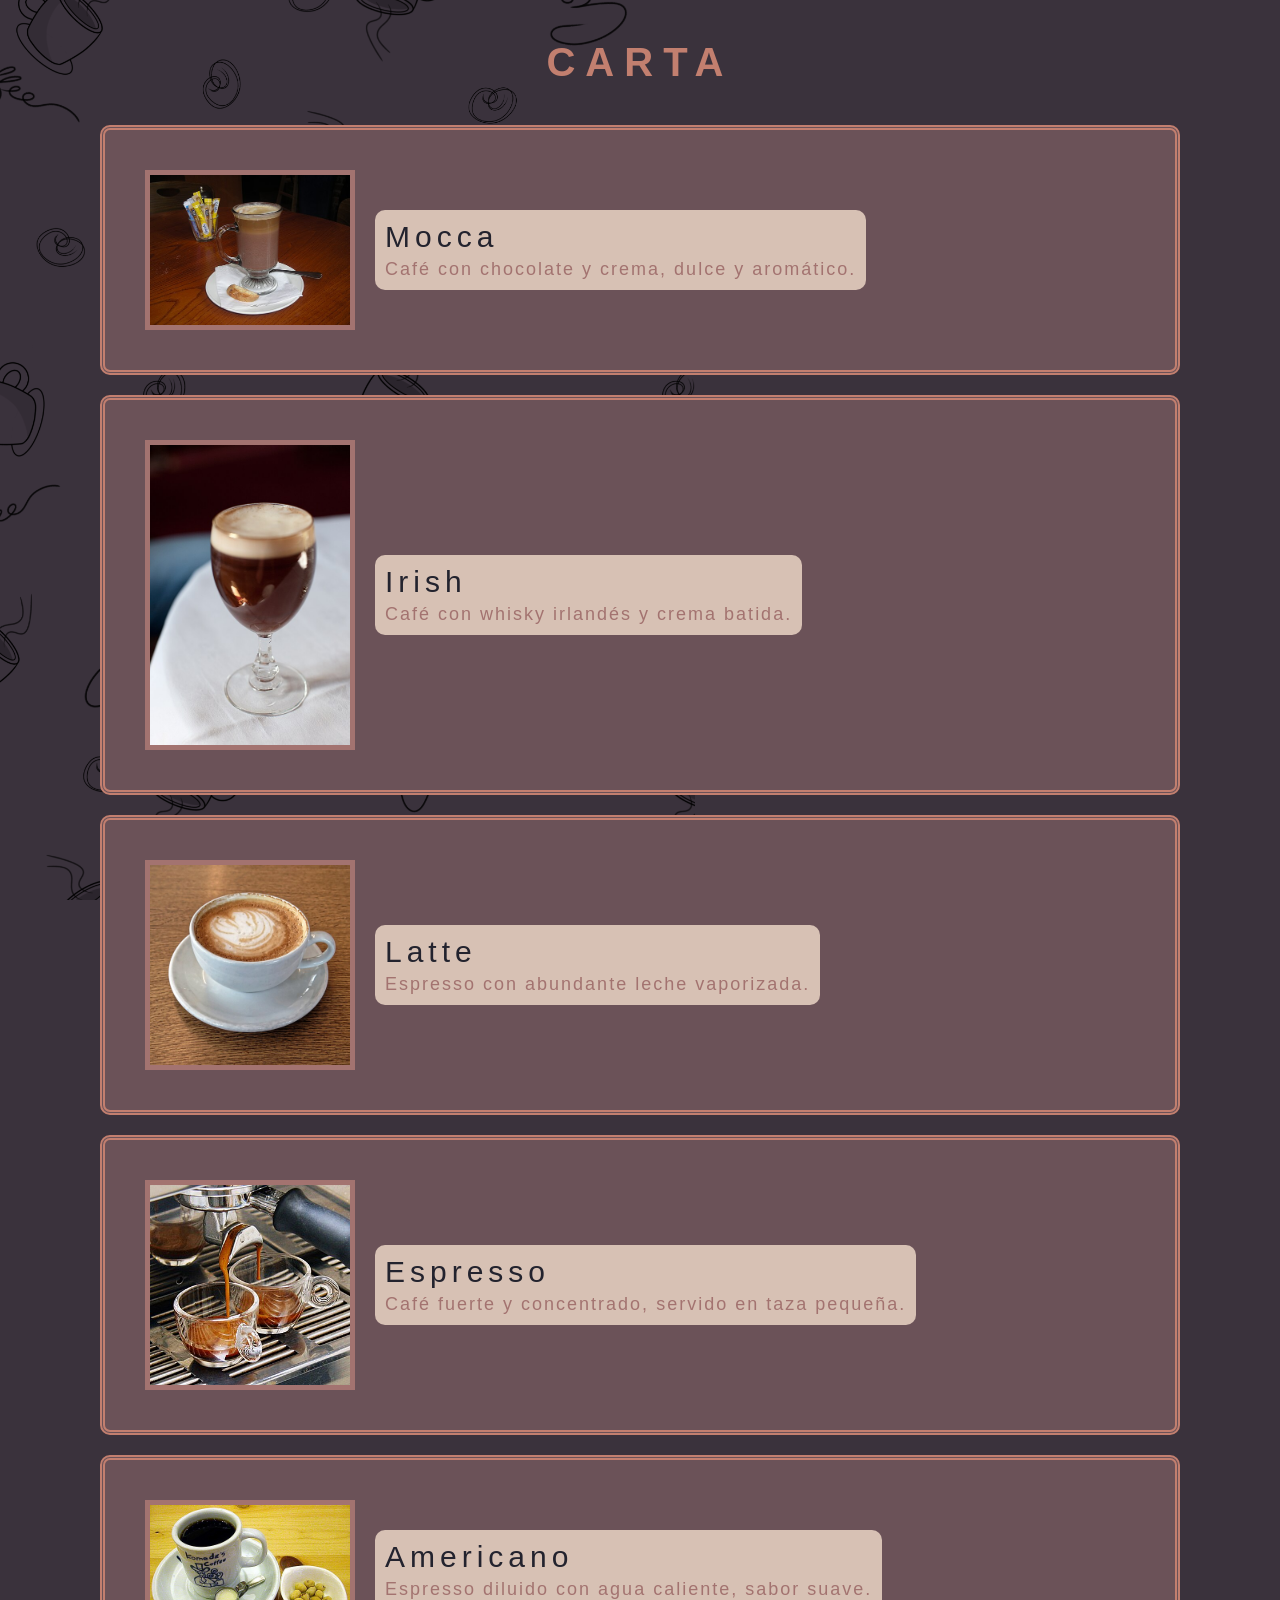
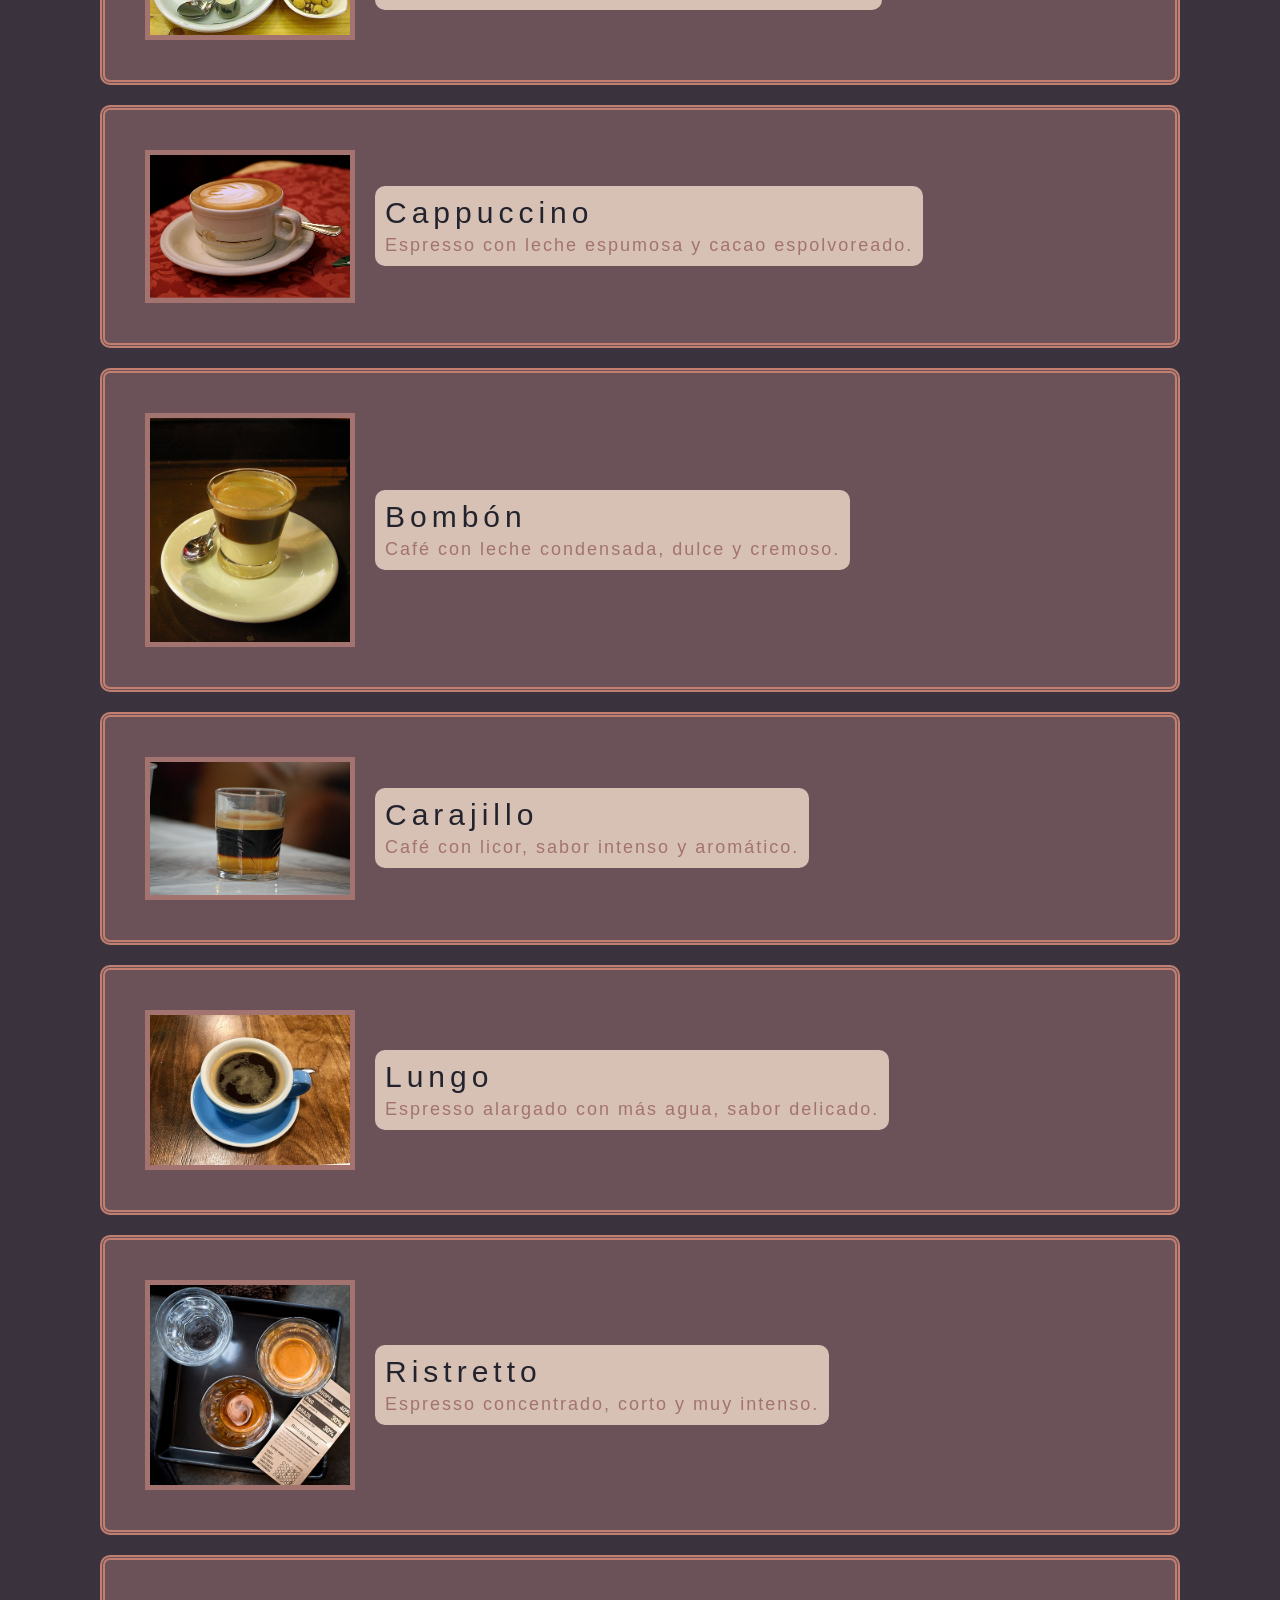
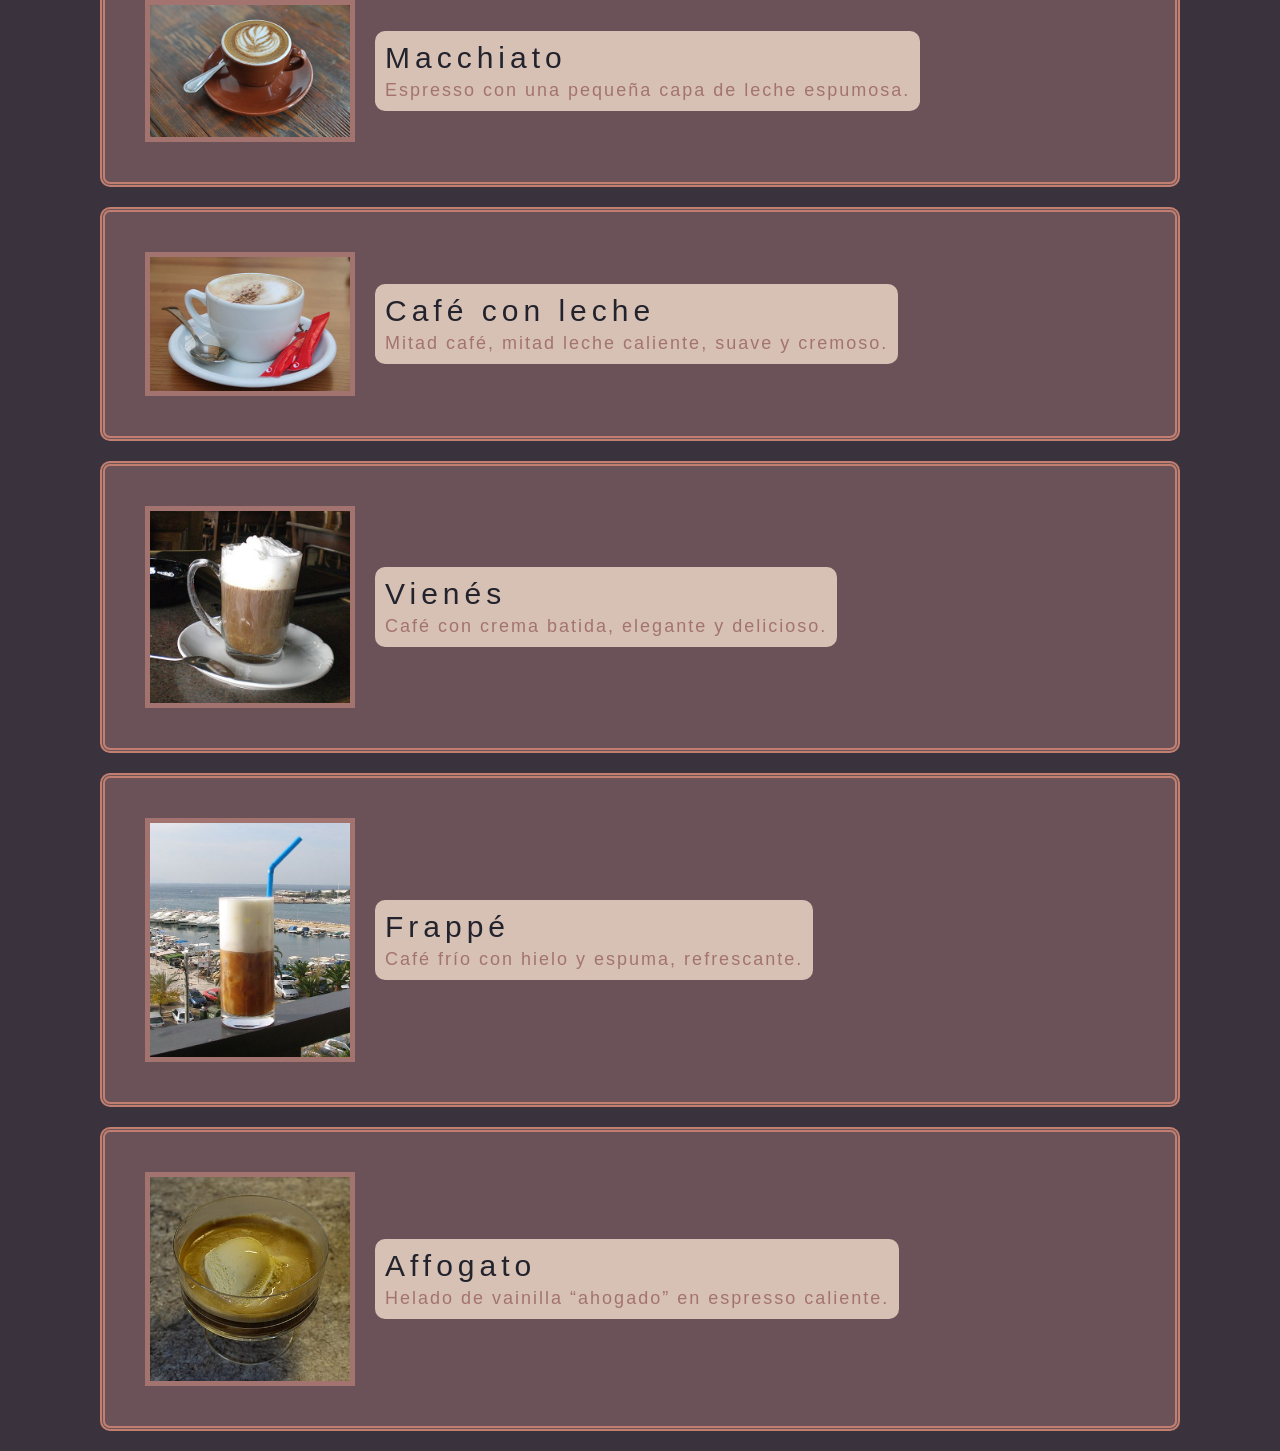
==== carta/index.html @ 34c72747 "Sitios de Inicio y Carta" ====
<!DOCTYPE html>
<html>
<head>
    <meta charset="UTF-8">
    <title>Cafetería Medac Carta</title>
    <link rel="stylesheet" href="styles.css">
</head>
<body>
    <h1>CARTA</h1>
    <ul>
        <li>
            <img src="../img/Mocca.jpg" alt="Mocca">
            <div class="text-container">
                <span class="name">Mocca</span>
                <span class="description">Café con chocolate y crema, dulce y aromático.</span>
            </div>
        </li>
        <li>
            <img src="../img/Irish.jpg" alt="Irish">
            <div class="text-container">
                <span class="name">Irish</span>
                <span class="description">Café con whisky irlandés y crema batida.</span>
            </div>
        </li>
        <li>
            <img src="../img/Latte.jpg" alt="Latte">
            <div class="text-container">
                <span class="name">Latte</span>
                <span class="description">Espresso con abundante leche vaporizada.</span>
            </div>
        </li>
        <li>
            <img src="../img/Espresso.jpg" alt="Espresso">
            <div class="text-container">
                <span class="name">Espresso</span>
                <span class="description">Café fuerte y concentrado, servido en taza pequeña.</span>
            </div>
        </li>
        <li>
            <img src="../img/Americano.jpg" alt="Americano">
            <div class="text-container">
                <span class="name">Americano</span>
                <span class="description">Espresso diluido con agua caliente, sabor suave.</span>
            </div>
        </li>
        <li>
            <img src="../img/Cappuccino.jpg" alt="Cappuccino">
            <div class="text-container">
                <span class="name">Cappuccino</span>
                <span class="description">Espresso con leche espumosa y cacao espolvoreado.</span>
            </div>
        </li>
        <li>
            <img src="../img/Bombón.jpg" alt="Bombón">
            <div class="text-container">
                <span class="name">Bombón</span>
                <span class="description">Café con leche condensada, dulce y cremoso.</span>
            </div>
        </li>
        <li>
            <img src="../img/Carajillo.jpg" alt="Carajillo">
            <div class="text-container">
                <span class="name">Carajillo</span>
                <span class="description">Café con licor, sabor intenso y aromático.</span>
            </div>
        </li>
        <li>
            <img src="../img/Lungo.jpg" alt="Lungo">
            <div class="text-container">
                <span class="name">Lungo</span>
                <span class="description">Espresso alargado con más agua, sabor delicado.</span>
            </div>
        </li>
        <li>
            <img src="../img/Ristretto.jpg" alt="Ristretto">
            <div class="text-container">
                <span class="name">Ristretto</span>
                <span class="description">Espresso concentrado, corto y muy intenso.</span>
            </div>
        </li>
        <li>
            <img src="../img/Macchiato.jpg" alt="Macchiato">
            <div class="text-container">
                <span class="name">Macchiato</span>
                <span class="description">Espresso con una pequeña capa de leche espumosa.</span>
            </div>
        </li>
        <li>
            <img src="../img/Café_con_leche.jpg" alt="Café con leche">
            <div class="text-container">
                <span class="name">Café con leche</span>
                <span class="description">Mitad café, mitad leche caliente, suave y cremoso.</span>
            </div>
        </li>
        <li>
            <img src="../img/Vienés.jpg" alt="Vienés">
            <div class="text-container">
                <span class="name">Vienés</span>
                <span class="description">Café con crema batida, elegante y delicioso.</span>
            </div>
        </li>
        <li>
            <img src="../img/Frappé.jpg" alt="Frappé">
            <div class="text-container">
                <span class="name">Frappé</span>
                <span class="description">Café frío con hielo y espuma, refrescante.</span>
            </div>
        </li>
        <li>
            <img src="../img/Affogato.JPG" alt="Affogato">
            <div class="text-container">
                <span class="name">Affogato</span>
                <span class="description">Helado de vainilla “ahogado” en espresso caliente.</span>
            </div>
        </li>
    </ul>
</body>
</html>
---- carta/styles.css ----
body {
    margin: 0;
    background-color: #3a323c;
    background-image: url(../img/Fondo.png);
    background-size: contain;
    background-attachment: fixed;
    background-repeat: space;
}


h1 {
    margin: 40px 0;
    text-align: center;
    font-family: Impact, Haettenschweiler, 'Arial Narrow Bold', sans-serif;
    color: #c27f6f;
    letter-spacing: 10px;
    font-size: 40px;
}

ul {
    margin: 0 100px;
    padding: 0;
}

li {
    display: flex;
    align-items: center;
    gap: 20px;
    color: #23232e;
    background-color: #6b5258;
    list-style-type: none;
    padding: 40px;
    border-radius: 10px;
    border: 5px double #c27f6f;
    margin-bottom: 20px;
    font-family: Impact, Haettenschweiler, 'Arial Narrow Bold', sans-serif;
    font-size: 30px;
    letter-spacing: 5px;
}

img {
    width: 200px;
    border: 5px solid #a37370;
}

.text-container {
    display: flex;
    flex-direction: column;
    background-color: #d7c1b4;
    padding: 10px;
    border-radius: 10px;
}

.name {
    font-size: 30px;
    letter-spacing: 5px;
}

.description {
    font-size: 18px;
    letter-spacing: 2px;
    color: #a37370;
    margin-top: 5px;
}
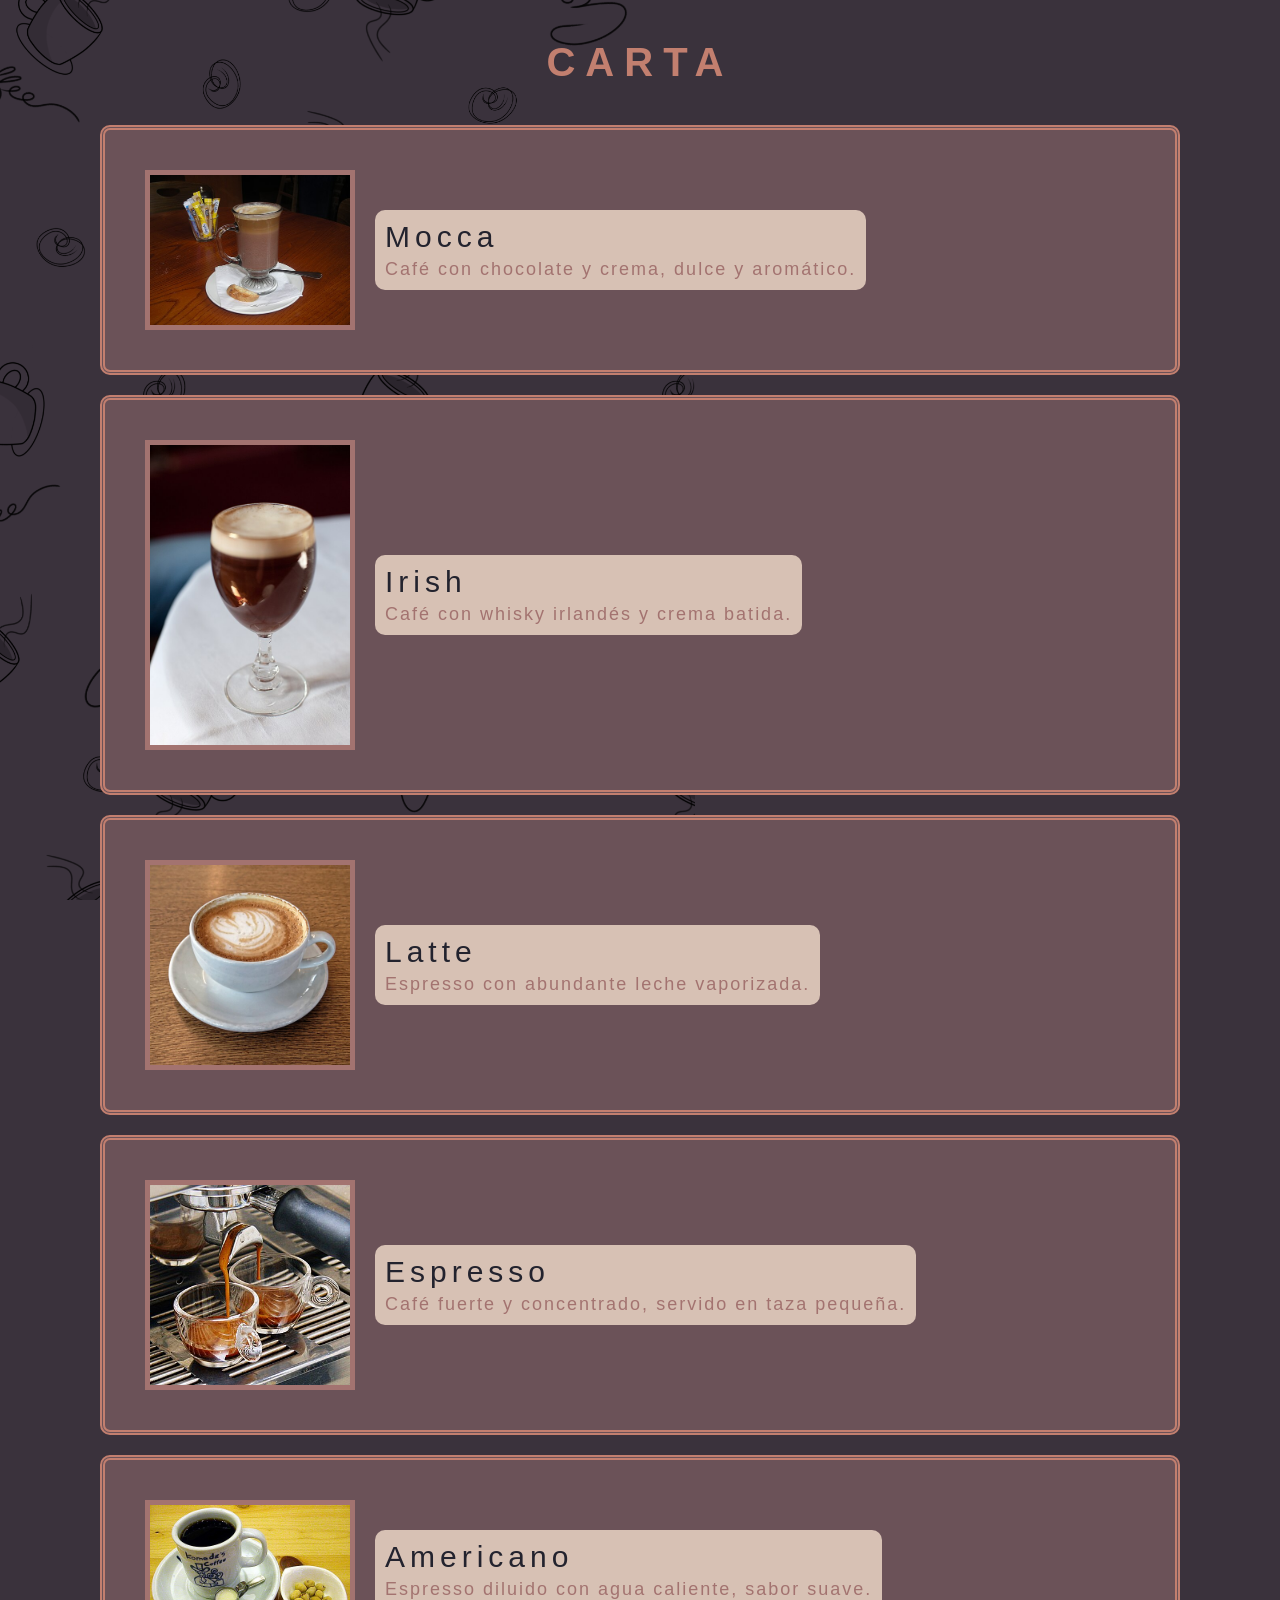
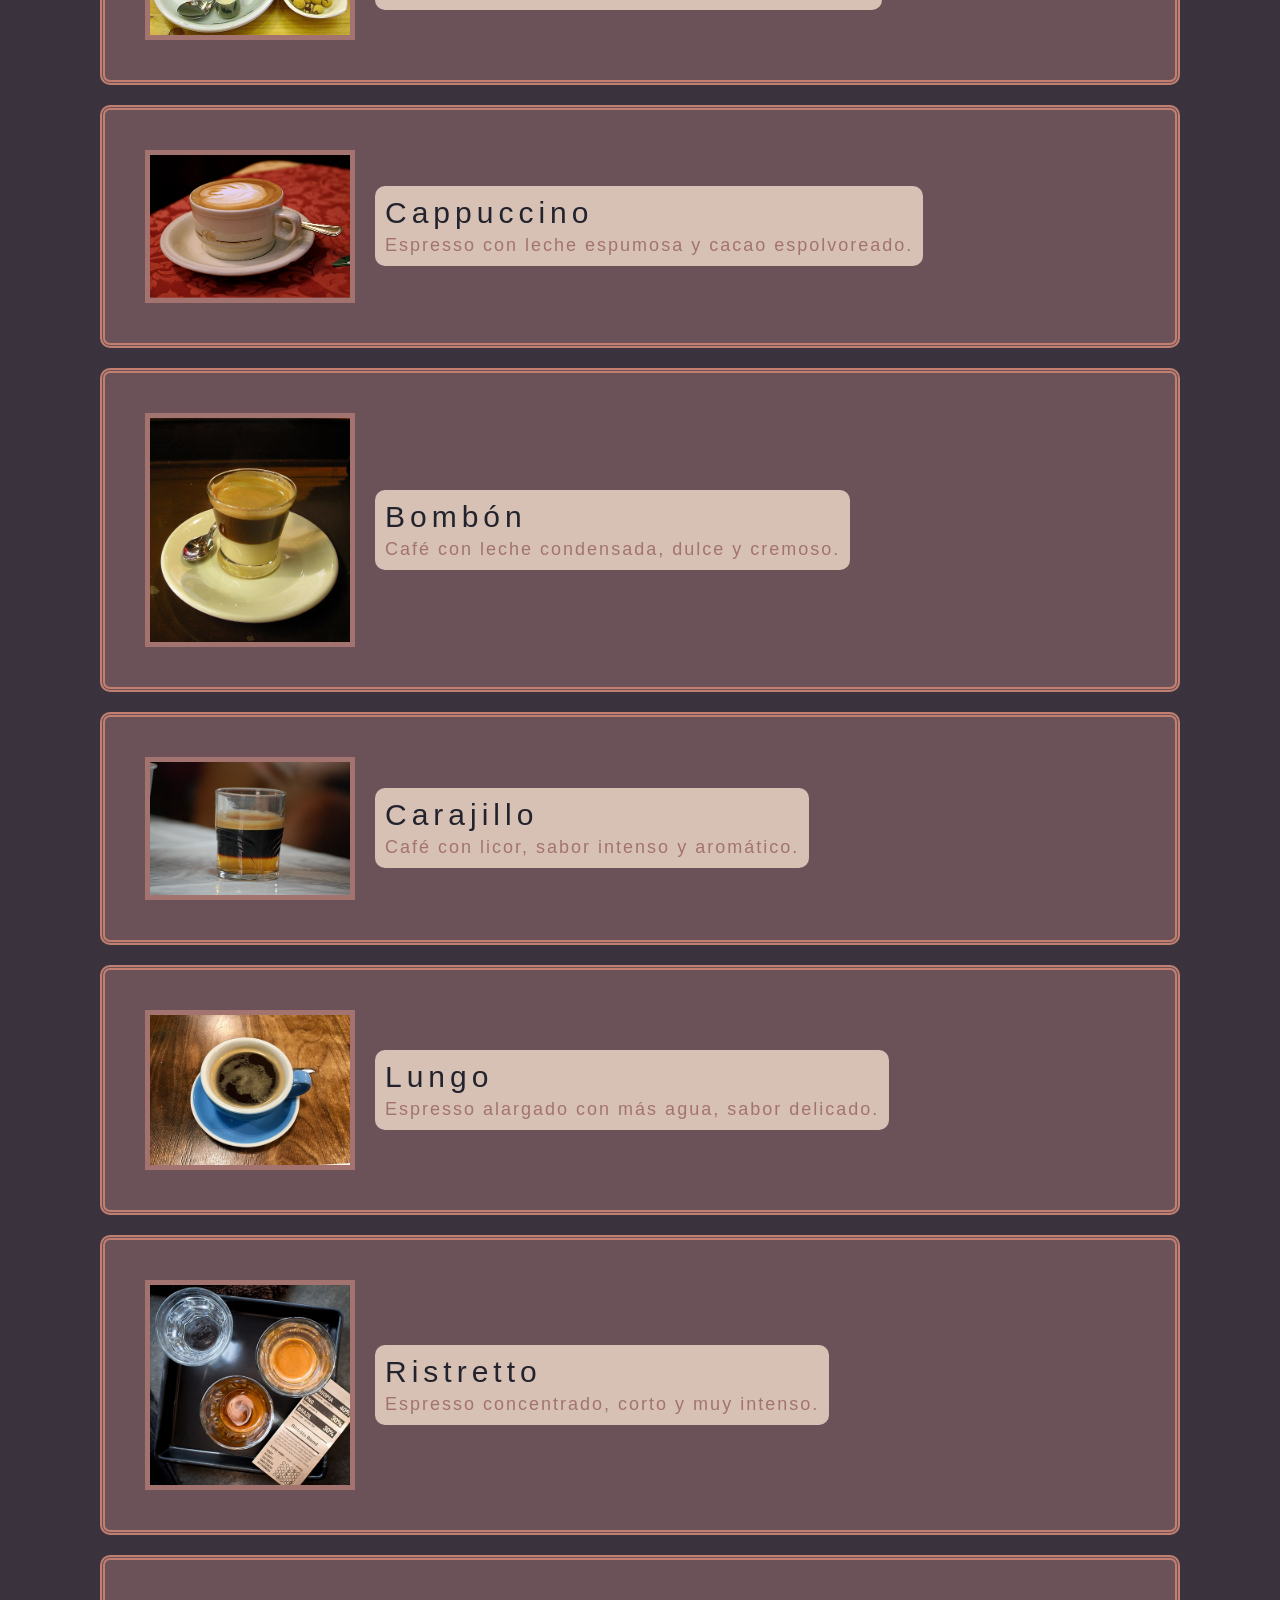
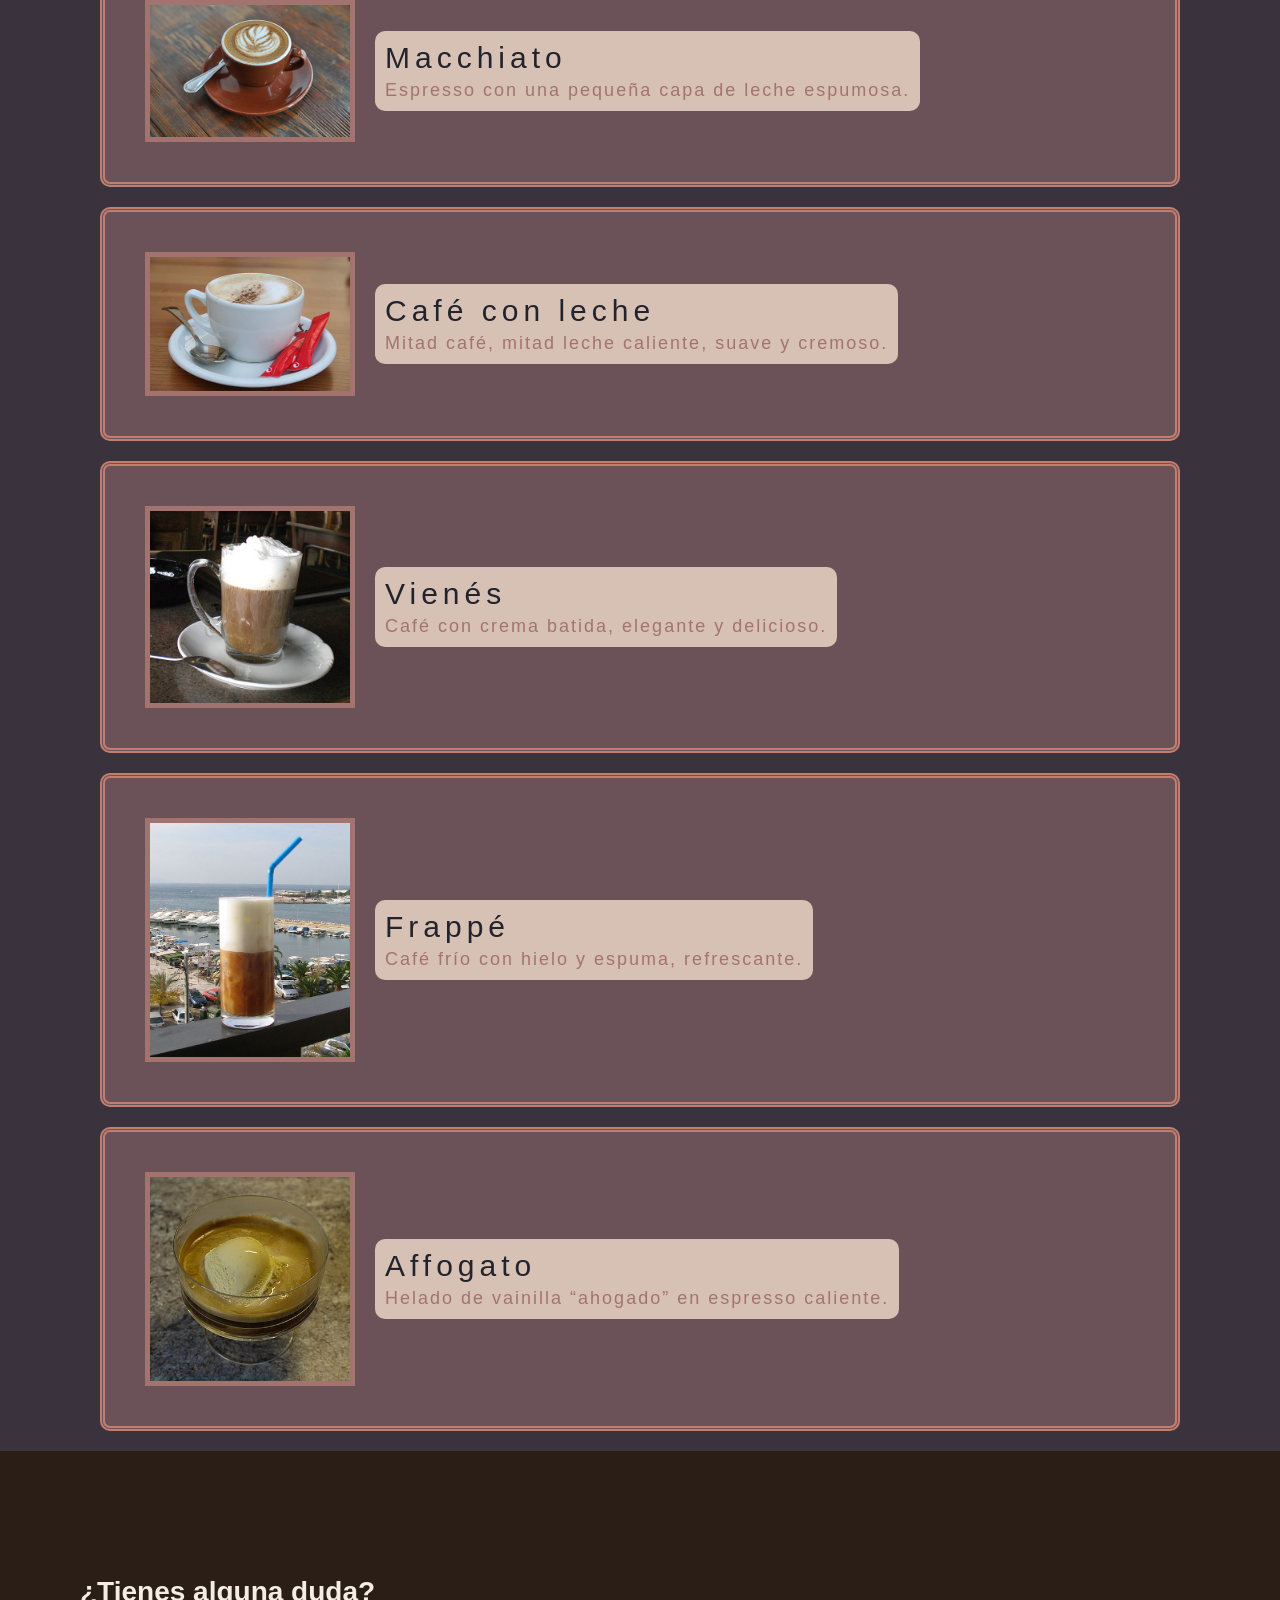
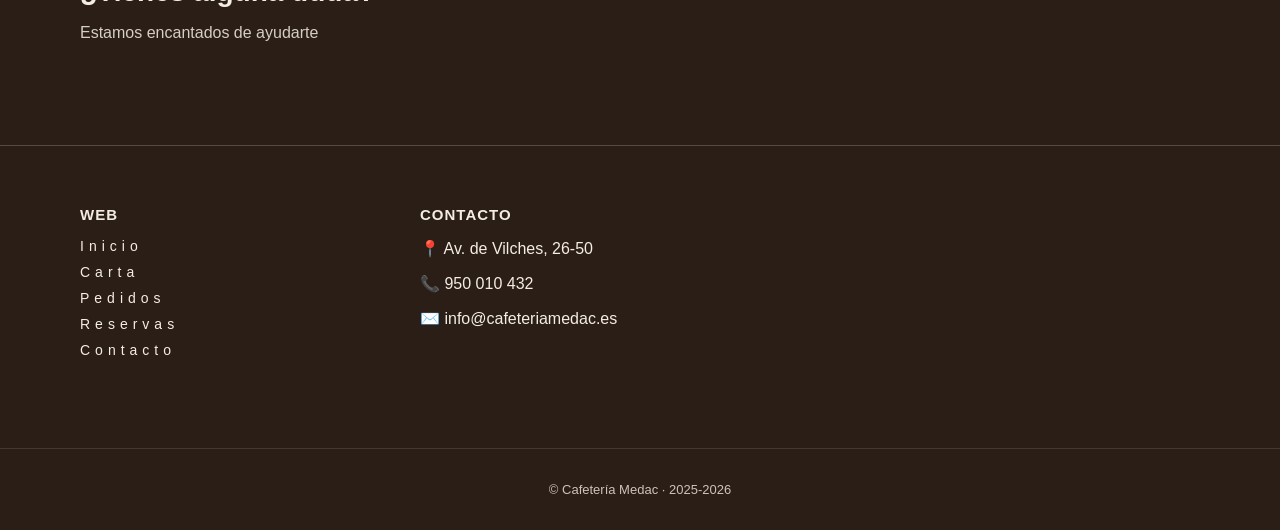
==== commit 1b603288: "Footer común" ====
--- a/carta/index.html
+++ b/carta/index.html
@@ -1,10 +1,16 @@
 <!DOCTYPE html>
 <html>
 <head>
-    <meta charset="UTF-8">
-    <title>Cafetería Medac Carta</title>
-    <link rel="stylesheet" href="styles.css">
+  <meta charset="UTF-8">
+  <title>Cafetería Medac</title>
+
+  <!-- CSS GENERAL -->
+  <link rel="stylesheet" href="styles.css">
+
+  <!-- CSS DEL FOOTER -->
+  <link rel="stylesheet" href="../footer/footer.css">
 </head>
+
 <body>
     <h1>CARTA</h1>
     <ul>
@@ -114,5 +120,8 @@
             </div>
         </li>
     </ul>
+
+<script src="/footer/footer.js"></script>
+
 </body>
 </html>
--- a/footer/footer.css
+++ b/footer/footer.css
@@ -0,0 +1,142 @@
+/* ===== FOOTER FINAL ROBUSTO ===== */
+
+.footer {
+  background-color: #2b1e16;
+  color: #f4ede6;
+  font-family: Arial, sans-serif;
+}
+
+/* CONTENEDOR QUE AISLA TODO */
+.footer-middle,
+.footer-top,
+.footer-bottom {
+  max-width: 1200px;
+  margin-left: auto;
+  margin-right: auto;
+}
+
+/* ---------- ZONA SUPERIOR ---------- */
+
+.footer-top {
+  display: flex;
+  justify-content: space-between;
+  align-items: center;
+  gap: 60px;
+  padding: 50px 80px 40px;
+}
+
+.footer-top-text h3 {
+  font-size: 28px;
+  margin-bottom: 10px;
+}
+
+.footer-top-text p {
+  font-size: 16px;
+  opacity: 0.85;
+}
+
+.footer-top-map iframe {
+  width: 320px;
+  height: 200px;
+  border: none;
+  border-radius: 10px;
+}
+
+/* ---------- ZONA CENTRAL (CLAVE) ---------- */
+
+.footer-middle {
+  display: flex;
+  justify-content: flex-start;
+  gap: 120px;
+  padding: 40px 80px;
+  border-top: 1px solid rgba(255,255,255,0.2);
+}
+
+/* COLUMNAS BLOQUEADAS */
+.footer-column {
+  width: 220px;
+}
+
+/* TITULOS */
+.footer-column h4 {
+  margin-bottom: 15px;
+  font-size: 15px;
+  letter-spacing: 1px;
+  text-transform: uppercase;
+}
+
+/* 🔥 RESET TOTAL DE LISTAS DEL FOOTER */
+.footer-column ul {
+  list-style: none !important;
+  margin: 0 !important;
+  padding: 0 !important;
+}
+
+.footer-column li {
+  display: block;
+  margin: 0 0 10px 0 !important;
+  padding: 0 !important;
+  background: none !important;
+  border: none !important;
+  font-size: 14px !important;
+}
+
+/* LINKS */
+.footer-column a {
+  color: #f4ede6 !important;
+  text-decoration: none !important;
+}
+
+.footer-column a:hover {
+  color: #d6b89c !important;
+}
+
+/* ---------- ZONA INFERIOR ---------- */
+
+.footer-bottom {
+  padding: 20px 80px;
+  margin-top: 40px;
+  border-top: 1px solid rgba(255,255,255,0.15);
+  text-align: center;
+  font-size: 13px;
+  opacity: 0.8;
+}
+
+/* ---------- RESPONSIVE ---------- */
+
+@media (max-width: 900px) {
+  .footer-top,
+  .footer-middle {
+    flex-direction: column;
+    gap: 40px;
+    padding: 40px;
+    text-align: center;
+  }
+
+  .footer-column {
+    width: auto;
+  }
+
+.footer-top-map {
+  position: relative;
+  width: 320px;
+  height: 200px;
+}
+
+.footer-top-map iframe {
+  width: 100%;
+  height: 100%;
+  border: none;
+  border-radius: 10px;
+}
+
+.footer-top-map .map-link {
+  position: absolute;
+  inset: 0;
+  z-index: 2;
+  background: transparent;
+  cursor: pointer;
+}
+
+
+}
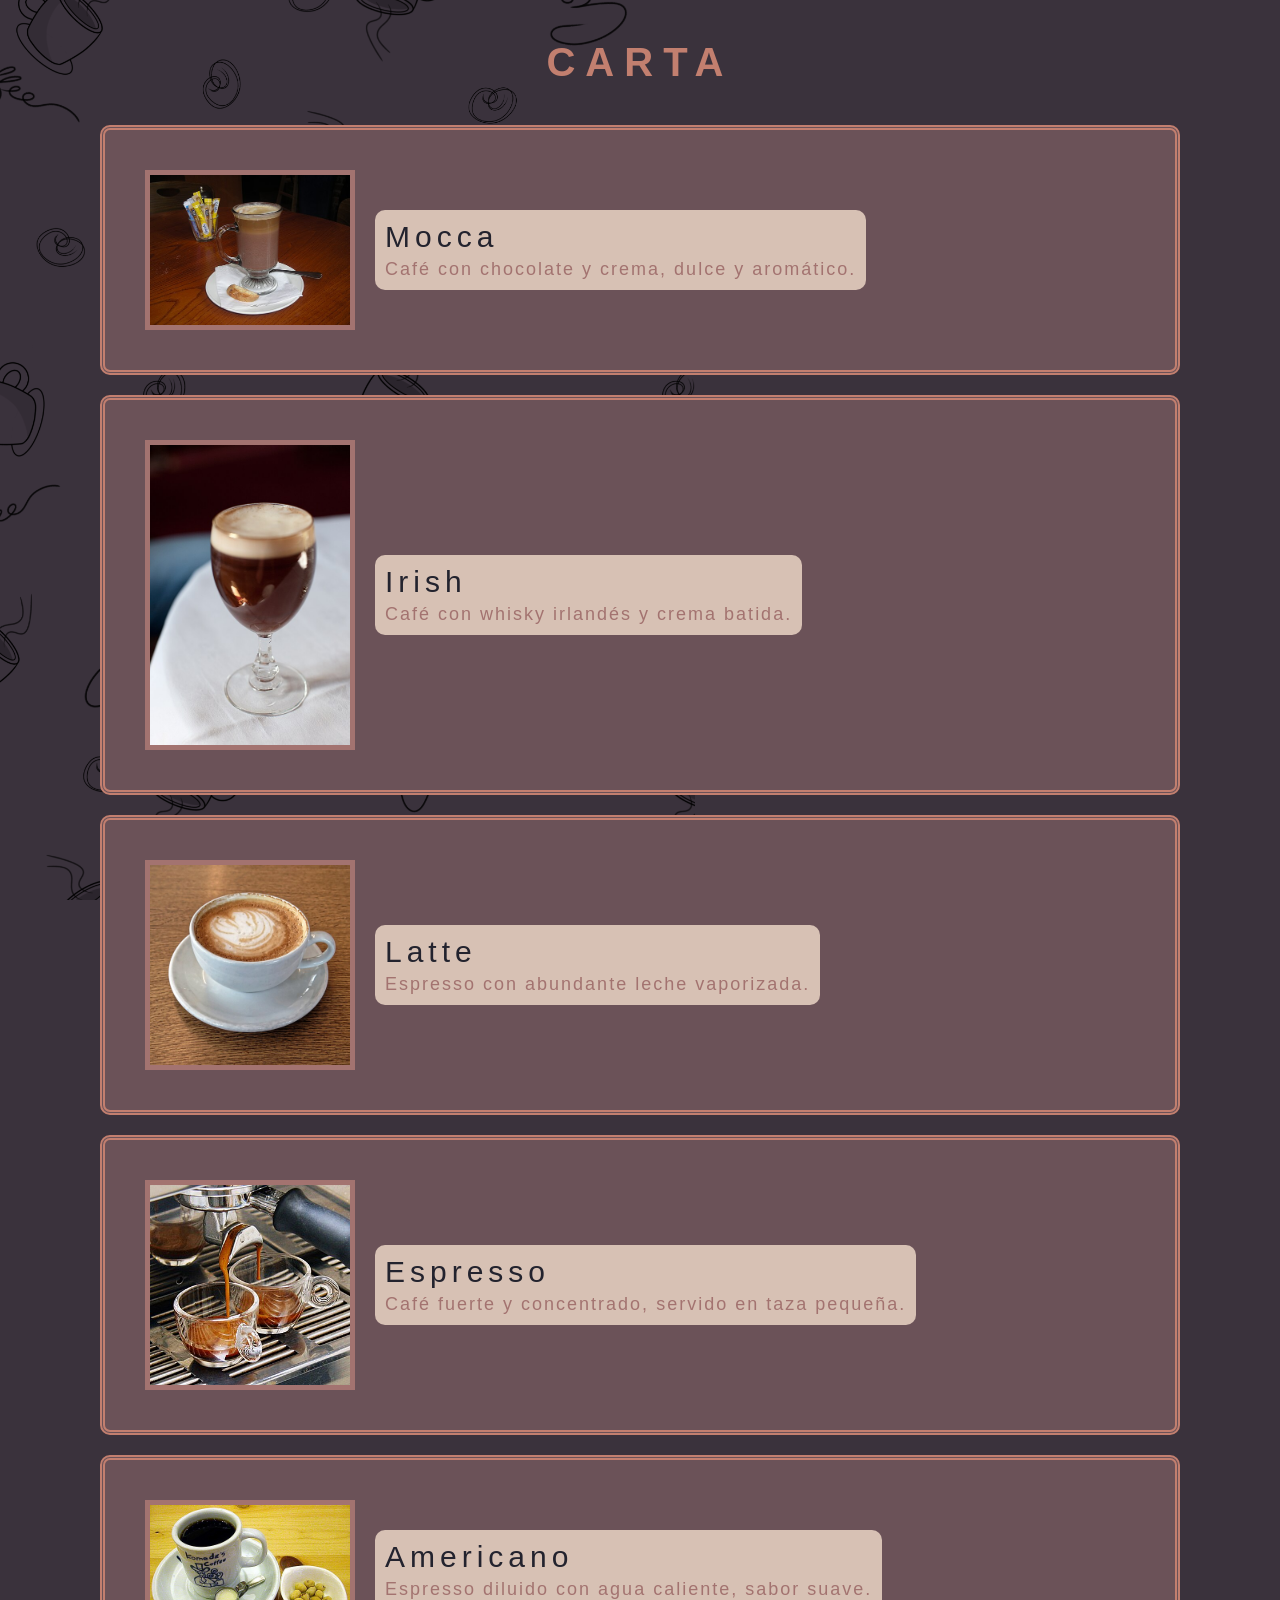
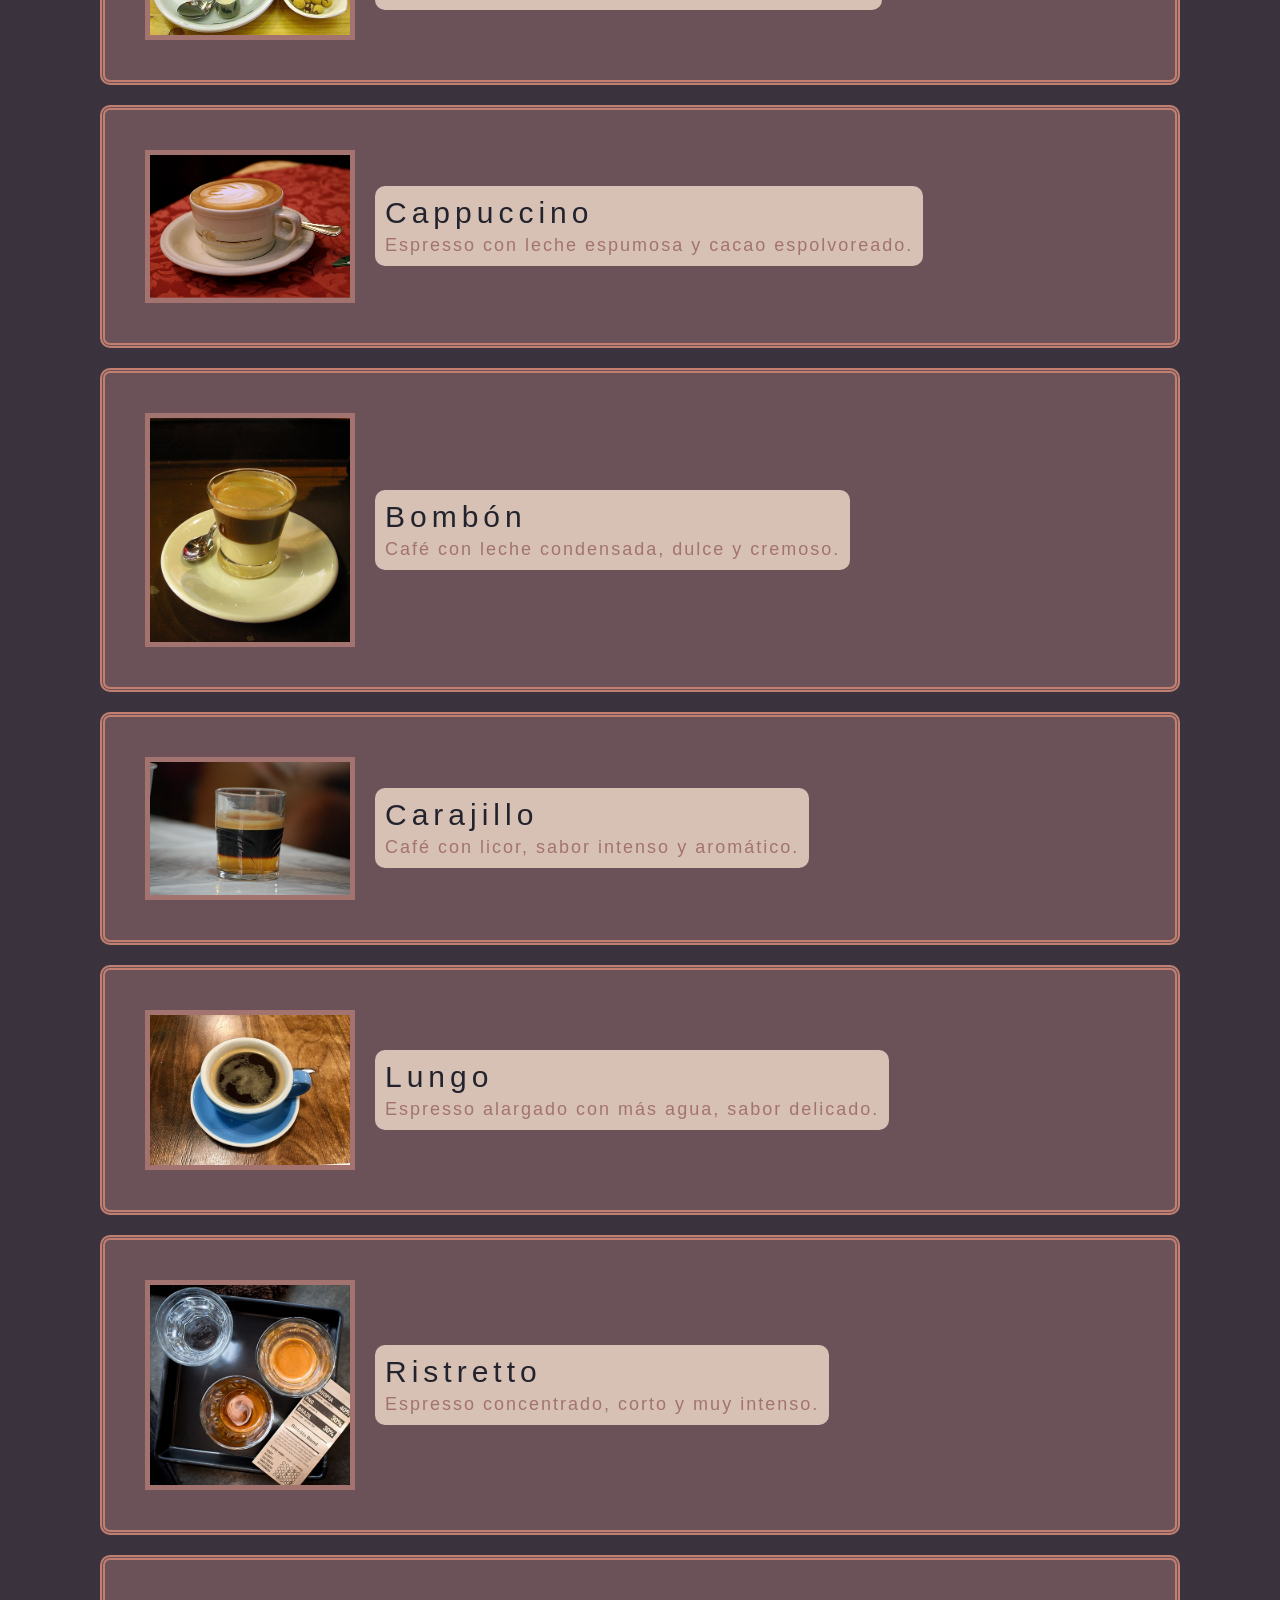
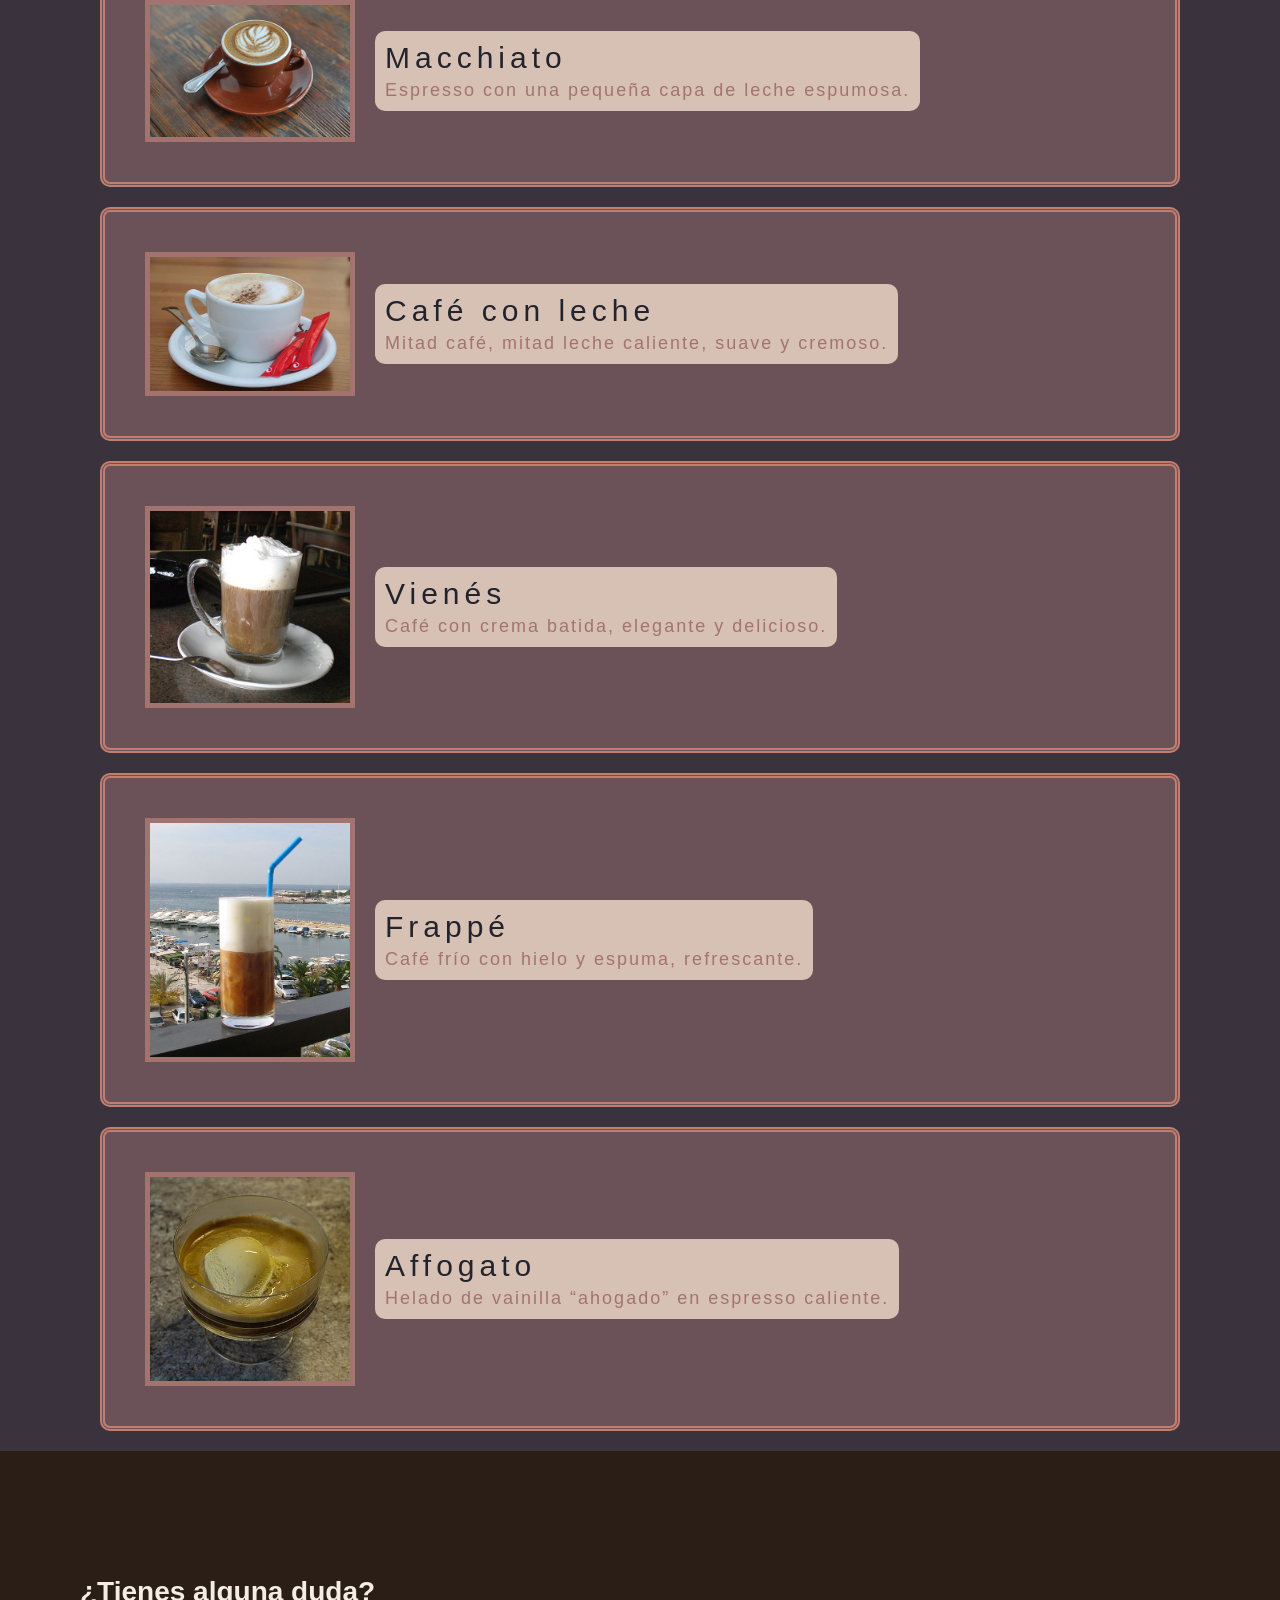
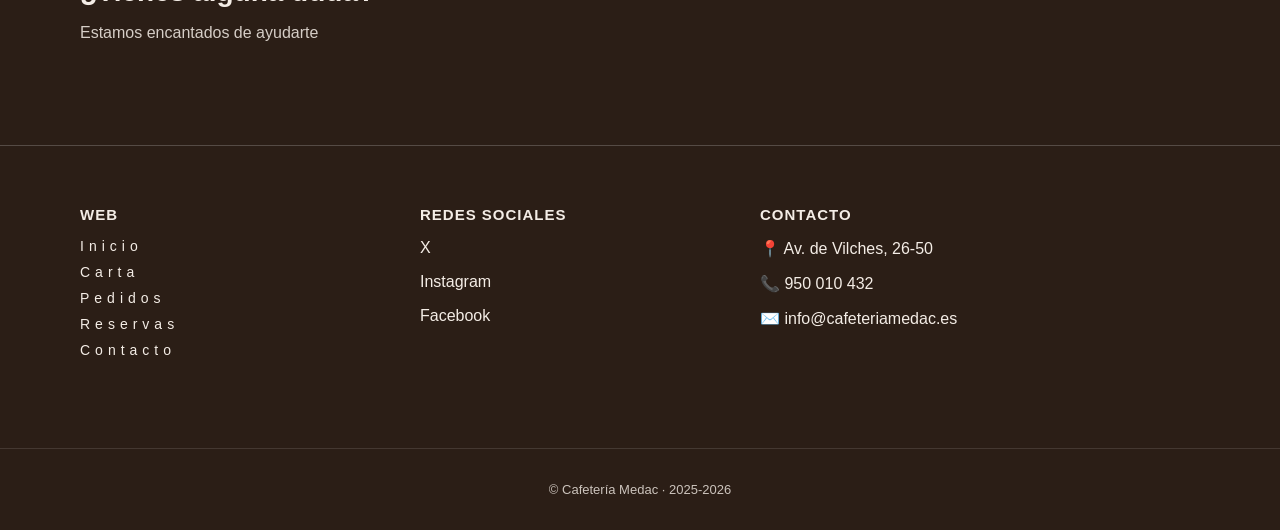
==== commit 623d23af: "Se añade el icono de la pestaña y las redes sociales" ====
--- a/carta/index.html
+++ b/carta/index.html
@@ -2,6 +2,7 @@
 <html>
 <head>
   <meta charset="UTF-8">
+  <link rel="icon" href="../img/Mancha.png" type="image/x-icon">
   <title>Cafetería Medac</title>
 
   <!-- CSS GENERAL -->
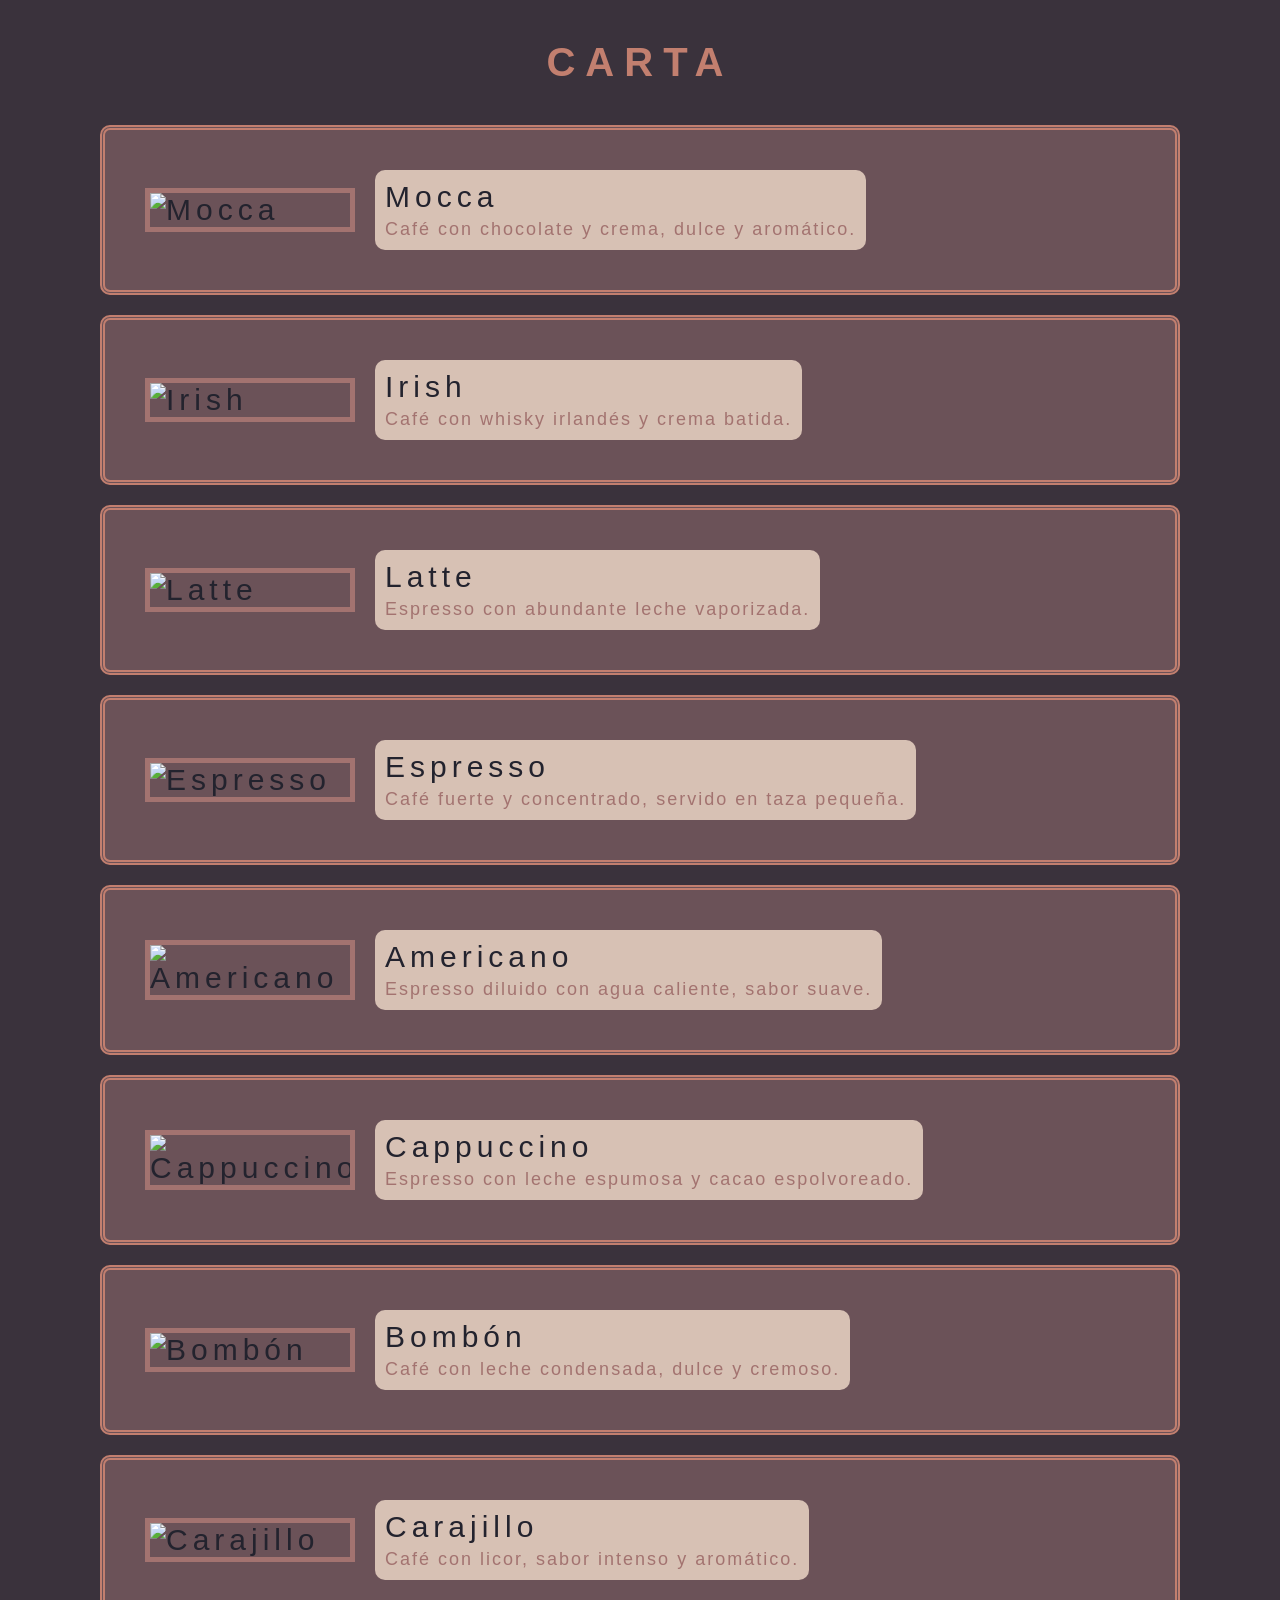
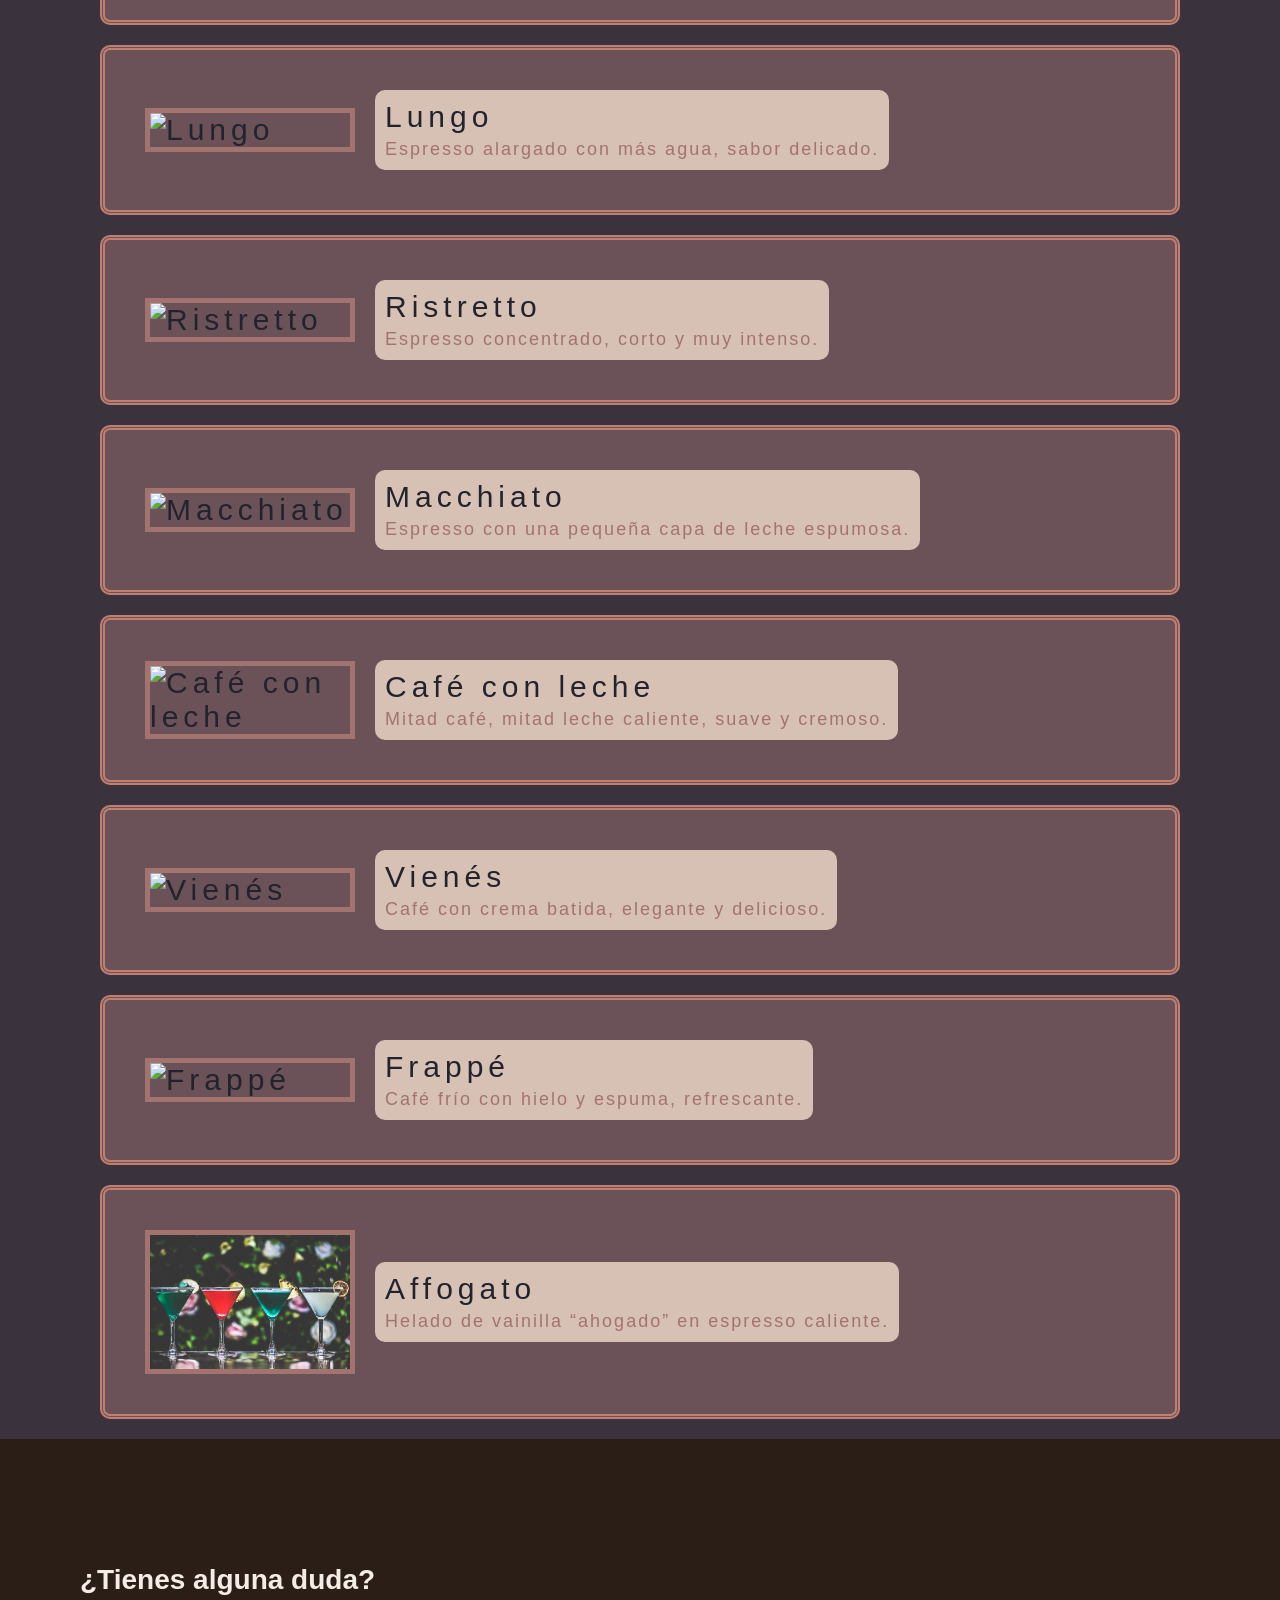
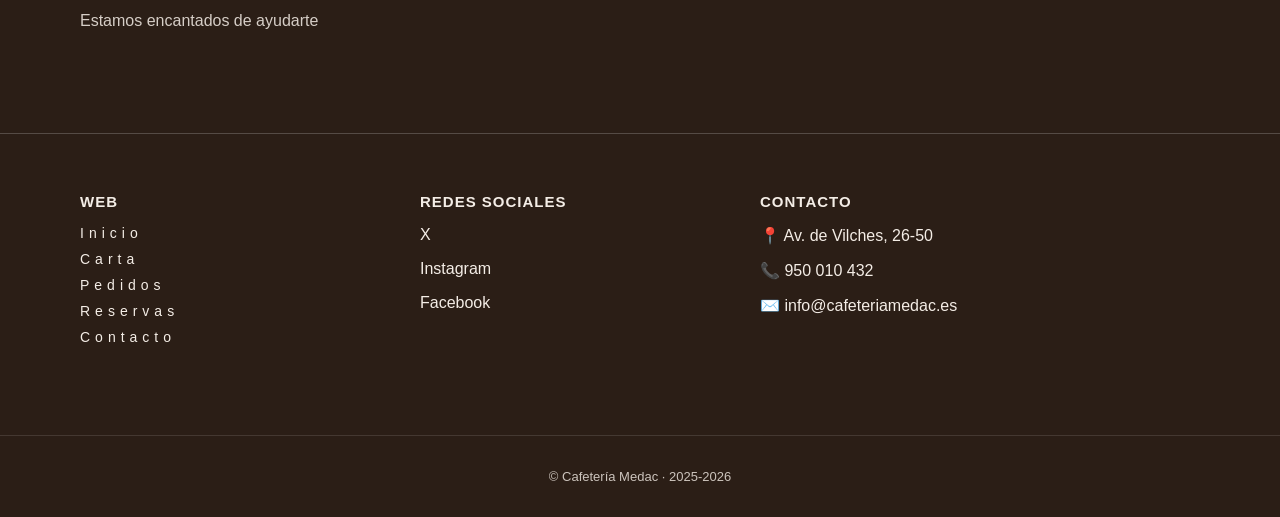
==== commit 26139d00: "Se cambia el estilo de la página a la temática de bebidas sin alcohol" ====
--- a/carta/index.html
+++ b/carta/index.html
@@ -1,15 +1,15 @@
 <!DOCTYPE html>
 <html>
 <head>
-  <meta charset="UTF-8">
-  <link rel="icon" href="../img/Mancha.png" type="image/x-icon">
-  <title>Cafetería Medac</title>
+    <meta charset="UTF-8">
+    <link rel="icon" href="../img/Mancha.png" type="image/x-icon">
+    <title>Cafetería Medac</title>
 
-  <!-- CSS GENERAL -->
-  <link rel="stylesheet" href="styles.css">
+    <!-- CSS GENERAL -->
+    <link rel="stylesheet" href="styles.css">
 
-  <!-- CSS DEL FOOTER -->
-  <link rel="stylesheet" href="../footer/footer.css">
+    <!-- CSS DEL FOOTER -->
+    <link rel="stylesheet" href="../footer/footer.css">
 </head>
 
 <body>
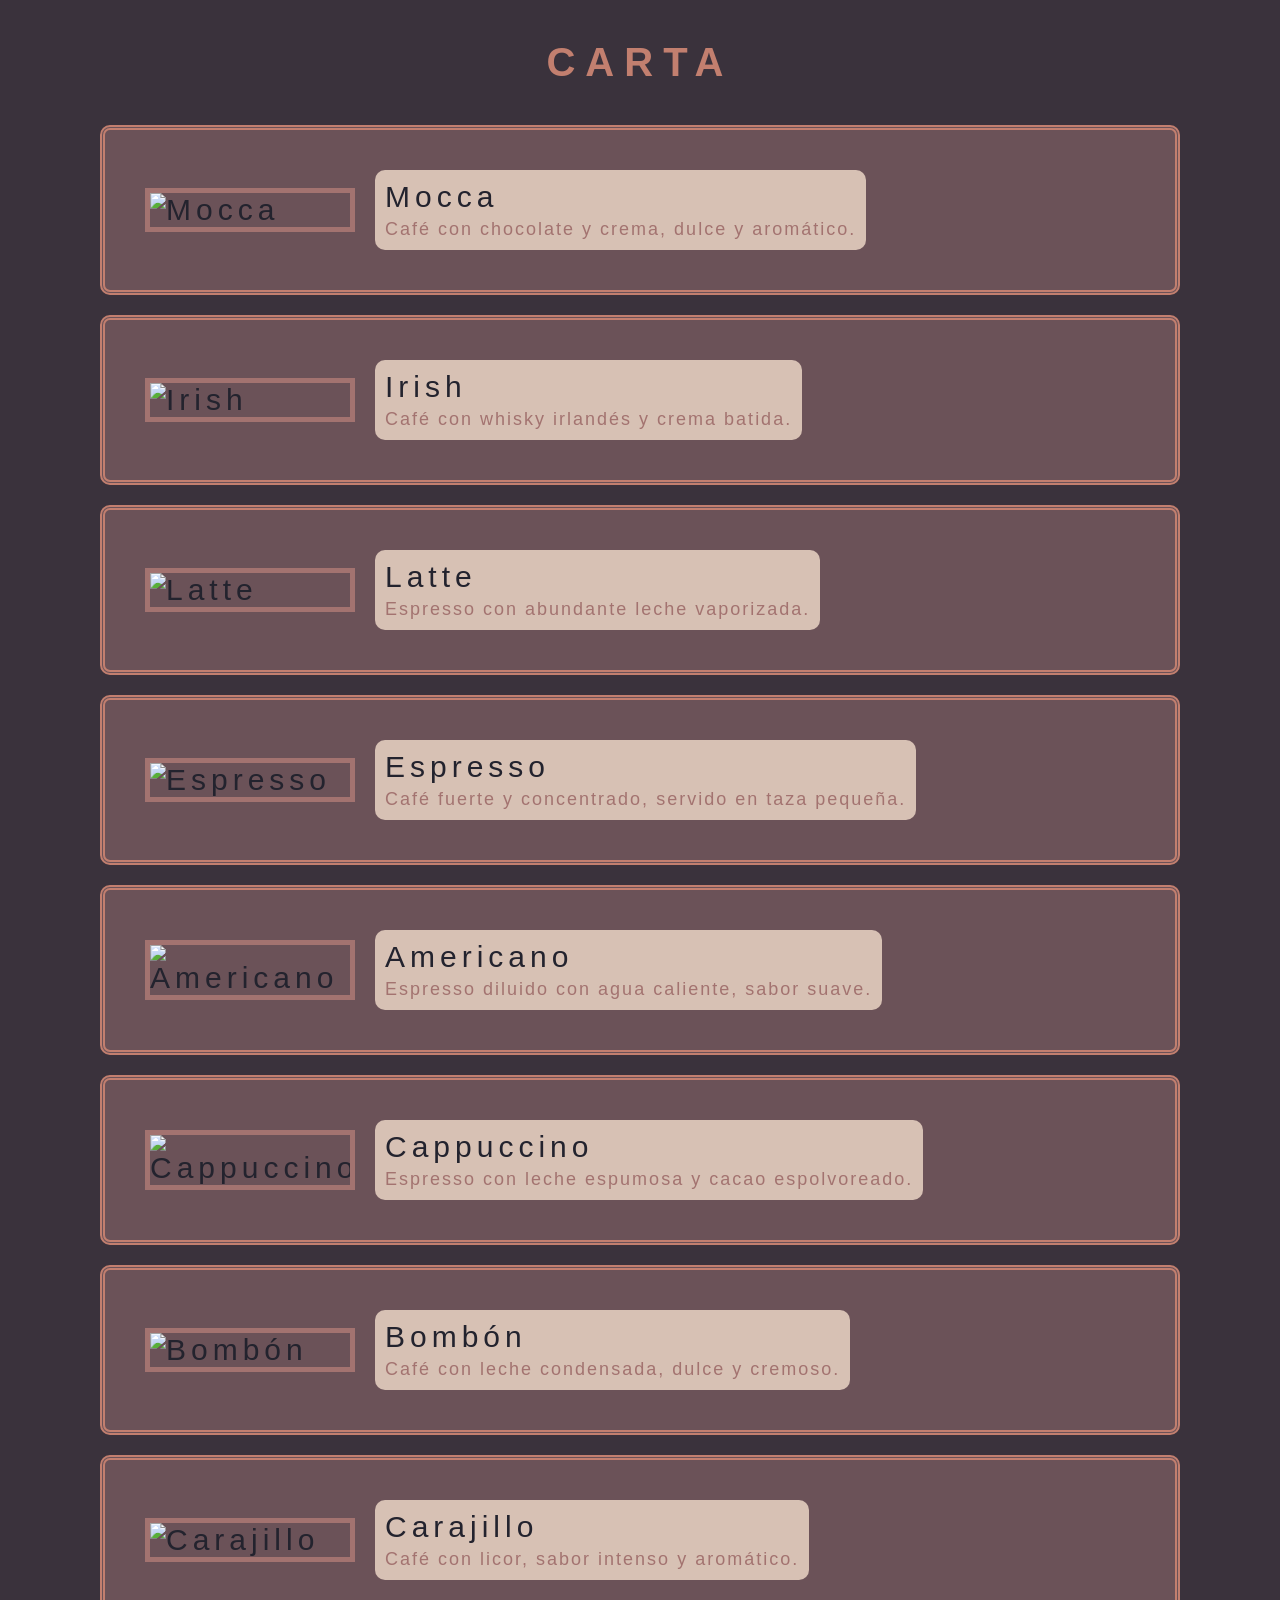
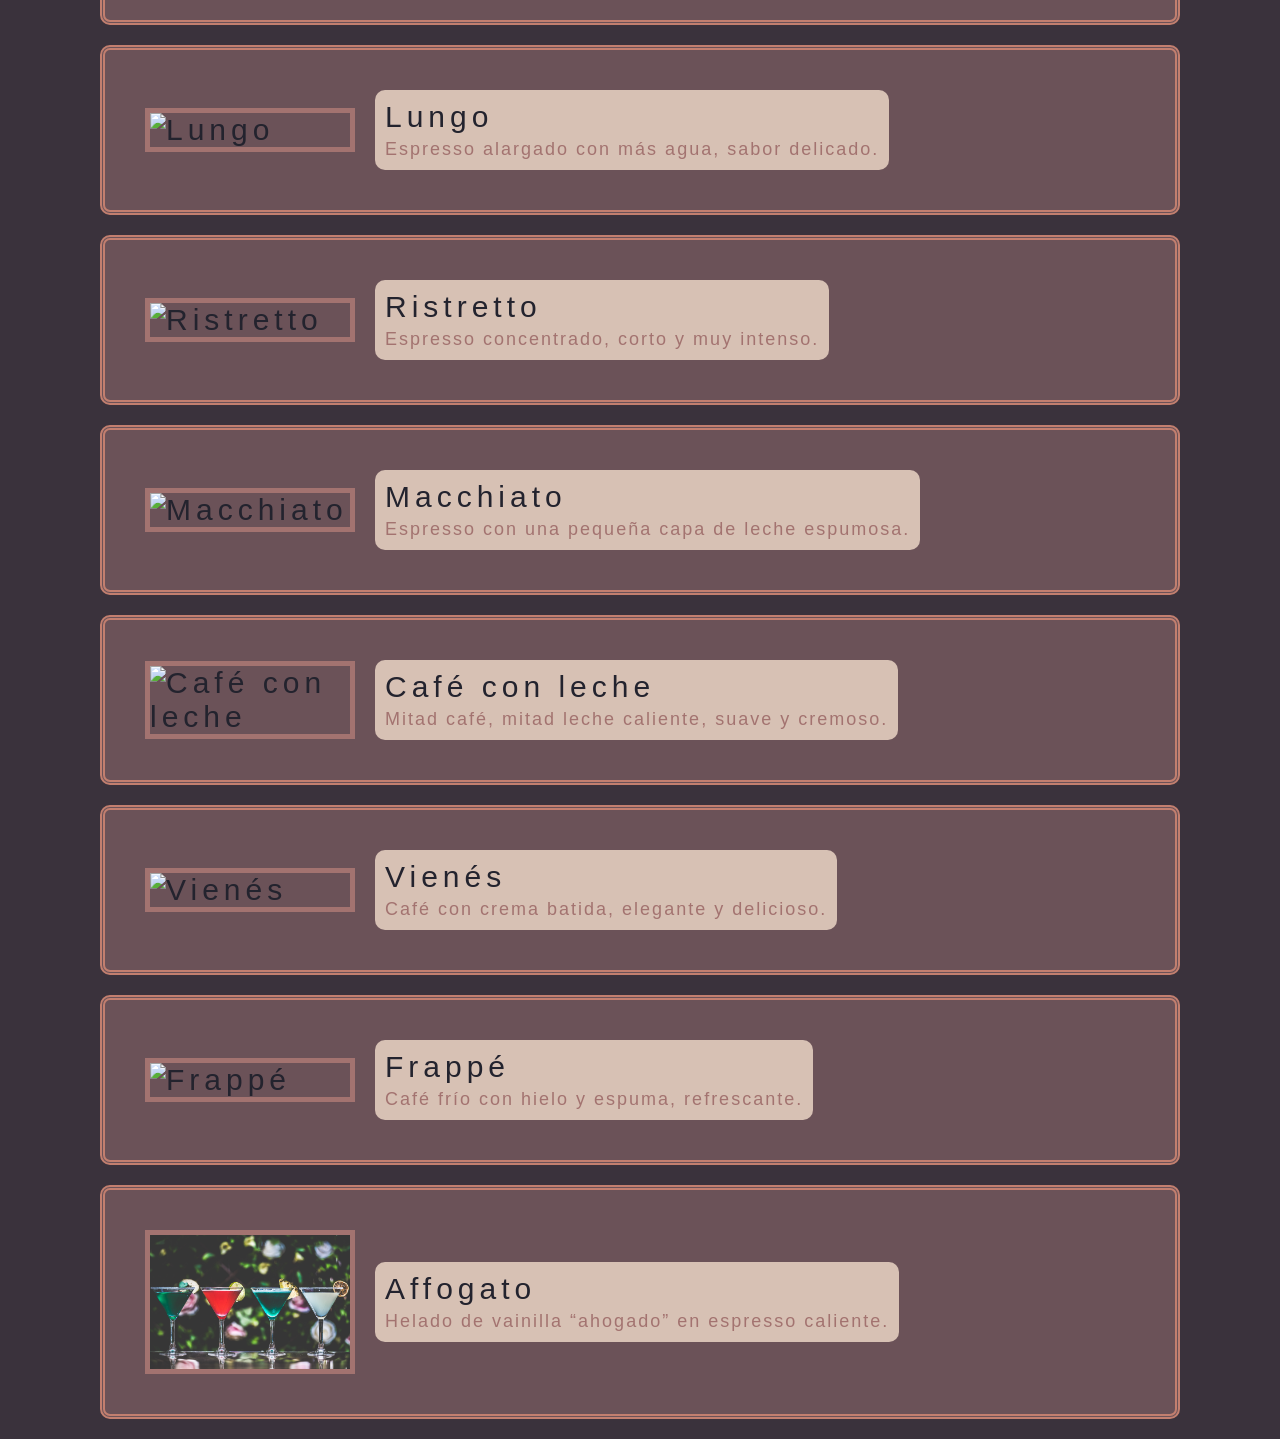
==== commit 9551bbcf: "Footer añadido y cambio de tipografía a Montserrat" ====
--- a/carta/index.html
+++ b/carta/index.html
@@ -5,12 +5,15 @@
     <link rel="icon" href="../img/Mancha.png" type="image/x-icon">
     <title>Cafetería Medac</title>
 
+    <!-- FUENTE GLOBAL -->
+    <link rel="preconnect" href="https://fonts.googleapis.com">
+    <link rel="preconnect" href="https://fonts.gstatic.com" crossorigin>
+    <link href="https://fonts.googleapis.com/css2?family=Montserrat:wght@300;400;500;600;700&display=swap" rel="stylesheet">
+
     <!-- CSS GENERAL -->
     <link rel="stylesheet" href="styles.css">
+</head>
 
-    <!-- CSS DEL FOOTER -->
-    <link rel="stylesheet" href="../footer/footer.css">
-</head>
 
 <body>
     <h1>CARTA</h1>
